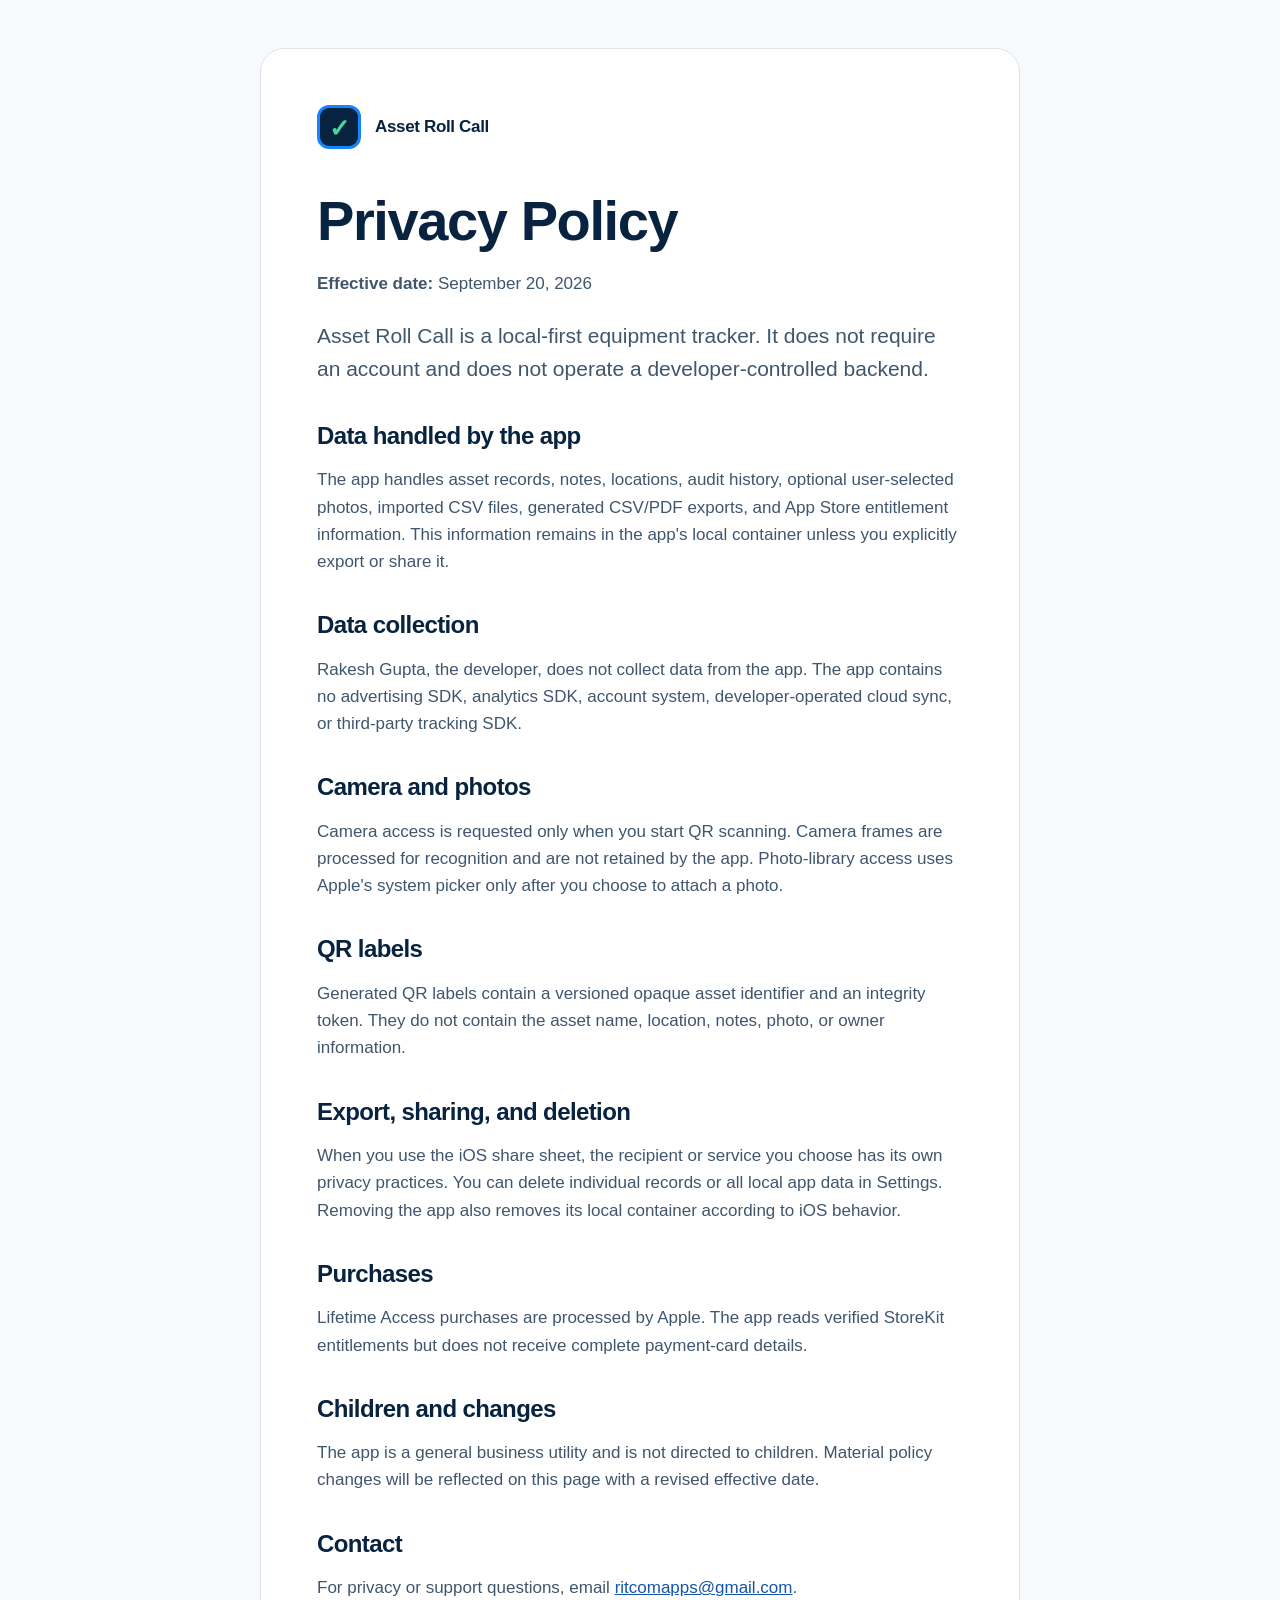
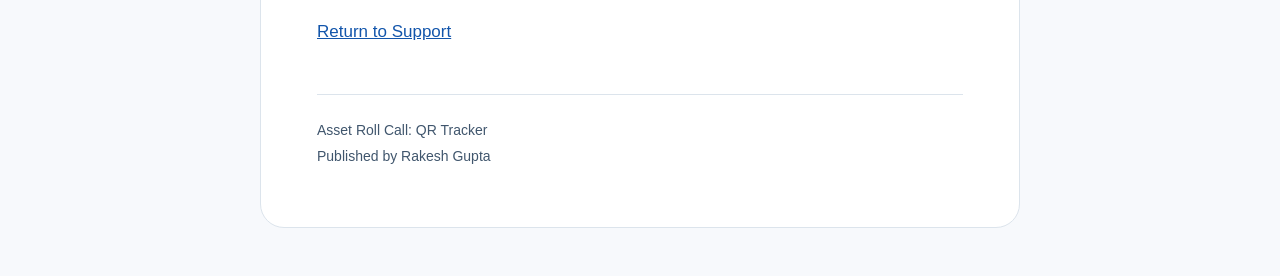
==== privacy.html @ d39162bb "docs: publish support and privacy pages" ====
<!doctype html>
<html lang="en">
<head>
  <meta charset="utf-8">
  <meta name="viewport" content="width=device-width, initial-scale=1">
  <meta name="description" content="Privacy Policy for Asset Roll Call: QR Tracker.">
  <title>Asset Roll Call Privacy Policy</title>
  <link rel="stylesheet" href="styles.css">
</head>
<body>
  <main>
    <div class="brand"><span class="mark" aria-hidden="true">✓</span> Asset Roll Call</div>
    <h1>Privacy Policy</h1>
    <p><strong>Effective date:</strong> September 20, 2026</p>
    <p class="lead">Asset Roll Call is a local-first equipment tracker. It does not require an account and does not operate a developer-controlled backend.</p>

    <h2>Data handled by the app</h2>
    <p>The app handles asset records, notes, locations, audit history, optional user-selected photos, imported CSV files, generated CSV/PDF exports, and App Store entitlement information. This information remains in the app's local container unless you explicitly export or share it.</p>

    <h2>Data collection</h2>
    <p>Rakesh Gupta, the developer, does not collect data from the app. The app contains no advertising SDK, analytics SDK, account system, developer-operated cloud sync, or third-party tracking SDK.</p>

    <h2>Camera and photos</h2>
    <p>Camera access is requested only when you start QR scanning. Camera frames are processed for recognition and are not retained by the app. Photo-library access uses Apple's system picker only after you choose to attach a photo.</p>

    <h2>QR labels</h2>
    <p>Generated QR labels contain a versioned opaque asset identifier and an integrity token. They do not contain the asset name, location, notes, photo, or owner information.</p>

    <h2>Export, sharing, and deletion</h2>
    <p>When you use the iOS share sheet, the recipient or service you choose has its own privacy practices. You can delete individual records or all local app data in Settings. Removing the app also removes its local container according to iOS behavior.</p>

    <h2>Purchases</h2>
    <p>Lifetime Access purchases are processed by Apple. The app reads verified StoreKit entitlements but does not receive complete payment-card details.</p>

    <h2>Children and changes</h2>
    <p>The app is a general business utility and is not directed to children. Material policy changes will be reflected on this page with a revised effective date.</p>

    <h2>Contact</h2>
    <p>For privacy or support questions, email <a href="mailto:ritcomapps@gmail.com">ritcomapps@gmail.com</a>.</p>
    <p><a href="index.html">Return to Support</a></p>

    <footer>
      <p>Asset Roll Call: QR Tracker</p>
      <p>Published by Rakesh Gupta</p>
    </footer>
  </main>
</body>
</html>
---- styles.css ----
:root {
  color-scheme: light dark;
  --background: #f7f9fc;
  --surface: #ffffff;
  --text: #08233f;
  --secondary: #40566d;
  --accent: #1255ab;
  --border: #dce4ec;
  --mint: #43d99b;
}

@media (prefers-color-scheme: dark) {
  :root {
    --background: #041522;
    --surface: #08233f;
    --text: #f5f8fb;
    --secondary: #c1ceda;
    --accent: #60bff0;
    --border: #24435f;
    --mint: #70e8b8;
  }
}

* { box-sizing: border-box; }

body {
  margin: 0;
  background: var(--background);
  color: var(--text);
  font: 17px/1.6 -apple-system, BlinkMacSystemFont, "Segoe UI", sans-serif;
}

main {
  width: min(760px, calc(100% - 32px));
  margin: 48px auto;
  padding: clamp(24px, 6vw, 56px);
  background: var(--surface);
  border: 1px solid var(--border);
  border-radius: 24px;
}

.brand {
  display: flex;
  align-items: center;
  gap: 14px;
  margin-bottom: 40px;
  font-weight: 750;
  letter-spacing: -0.02em;
}

.mark {
  display: grid;
  width: 44px;
  height: 44px;
  place-items: center;
  color: var(--mint);
  background: #08233f;
  border: 3px solid #1683ff;
  border-radius: 12px;
  font-size: 25px;
}

h1, h2 { line-height: 1.15; letter-spacing: -0.025em; }
h1 { margin: 0 0 14px; font-size: clamp(36px, 7vw, 56px); }
h2 { margin: 36px 0 10px; font-size: 24px; }
p, li { color: var(--secondary); }
ul { padding-left: 24px; }
a { color: var(--accent); }
.lead { font-size: 21px; }
.button {
  display: inline-block;
  margin-top: 14px;
  padding: 12px 18px;
  color: white;
  background: #1255ab;
  border-radius: 12px;
  font-weight: 650;
  text-decoration: none;
}
footer { margin-top: 48px; padding-top: 20px; border-top: 1px solid var(--border); }
footer p { margin: 4px 0; font-size: 14px; }
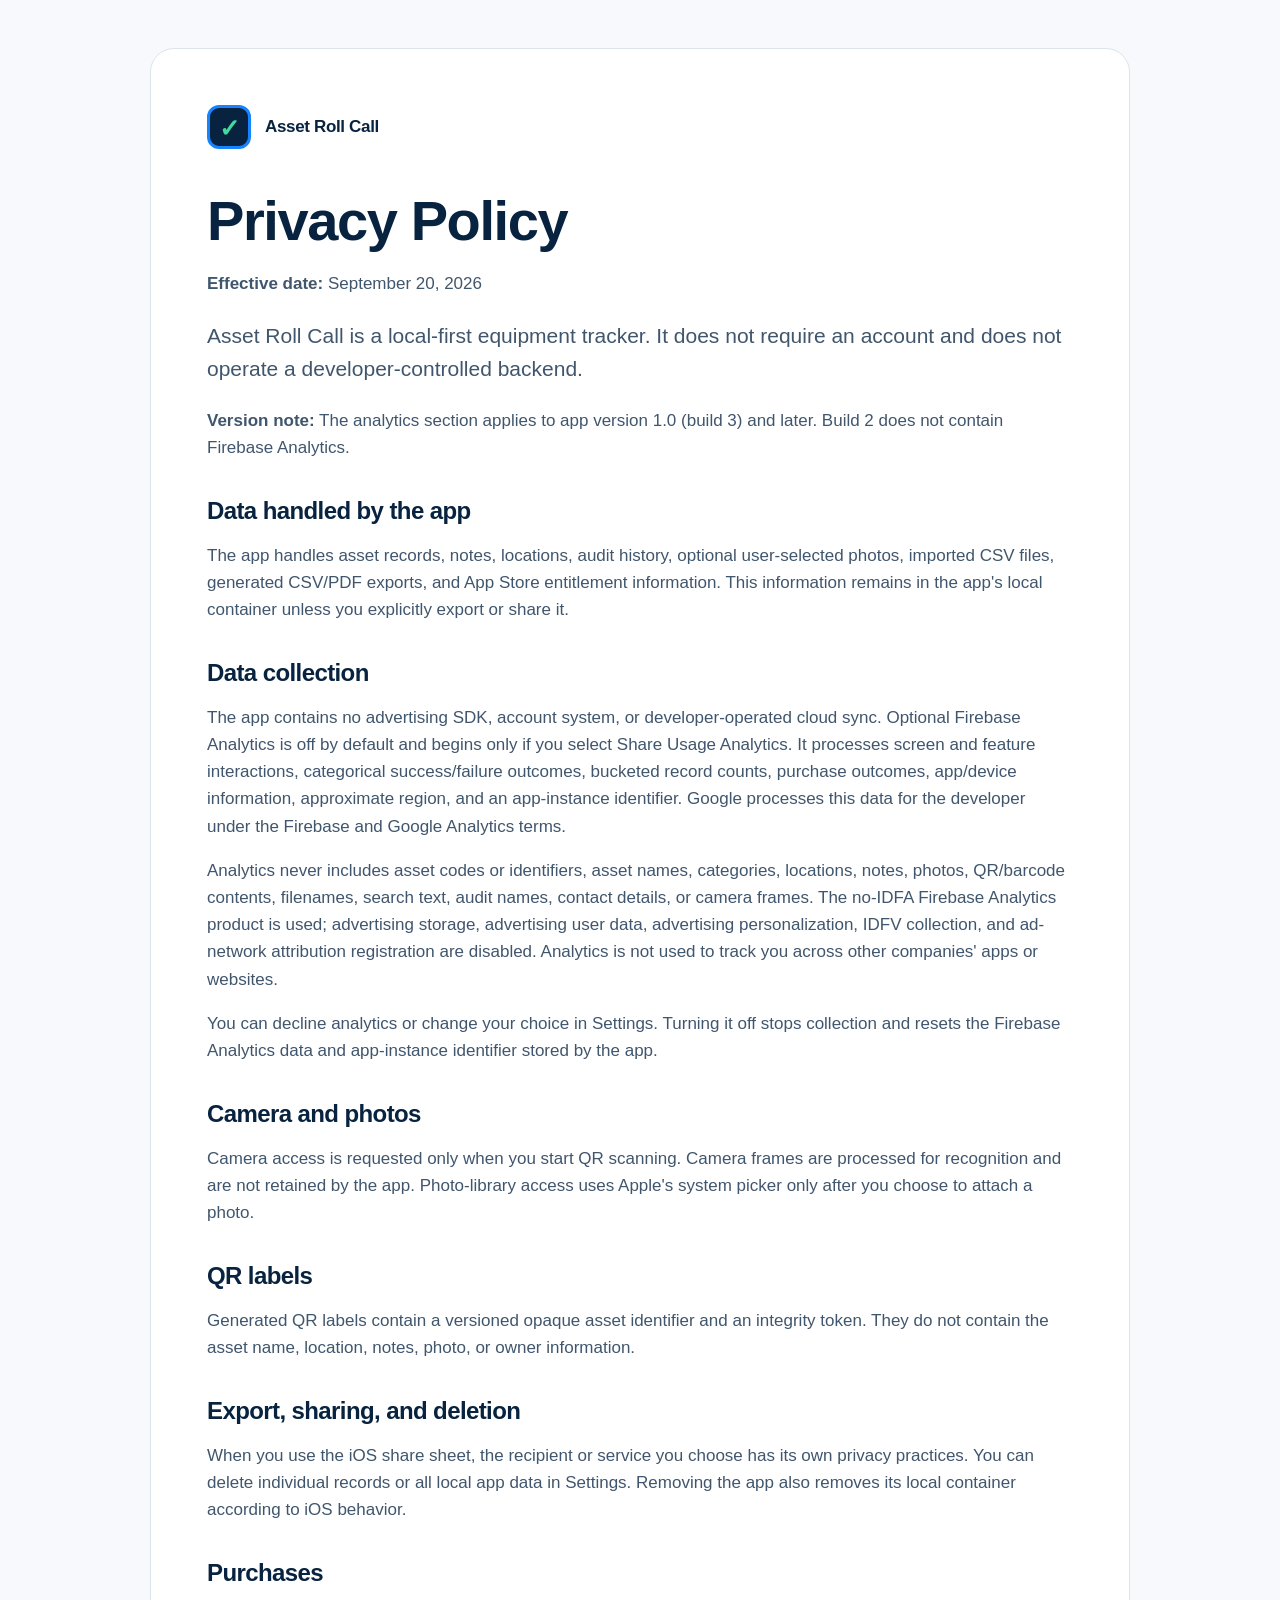
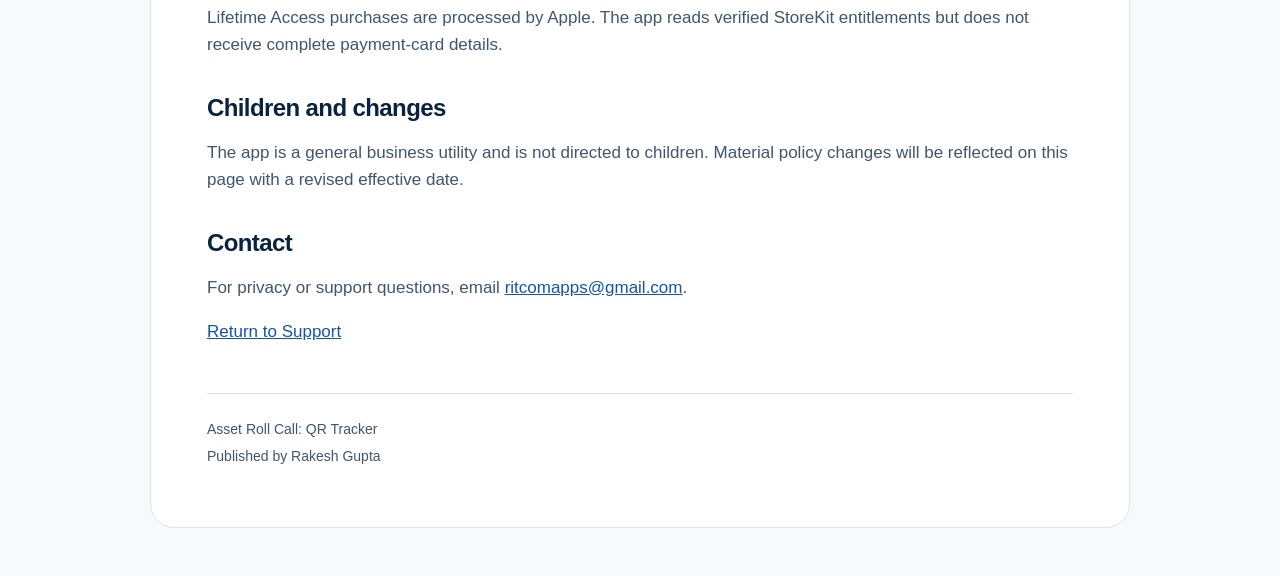
==== commit 79272084: "docs: add Asset Roll Call product landing page" ====
--- a/privacy.html
+++ b/privacy.html
@@ -13,12 +13,15 @@
     <h1>Privacy Policy</h1>
     <p><strong>Effective date:</strong> September 20, 2026</p>
     <p class="lead">Asset Roll Call is a local-first equipment tracker. It does not require an account and does not operate a developer-controlled backend.</p>
+    <p><strong>Version note:</strong> The analytics section applies to app version 1.0 (build 3) and later. Build 2 does not contain Firebase Analytics.</p>
 
     <h2>Data handled by the app</h2>
     <p>The app handles asset records, notes, locations, audit history, optional user-selected photos, imported CSV files, generated CSV/PDF exports, and App Store entitlement information. This information remains in the app's local container unless you explicitly export or share it.</p>
 
     <h2>Data collection</h2>
-    <p>Rakesh Gupta, the developer, does not collect data from the app. The app contains no advertising SDK, analytics SDK, account system, developer-operated cloud sync, or third-party tracking SDK.</p>
+    <p>The app contains no advertising SDK, account system, or developer-operated cloud sync. Optional Firebase Analytics is off by default and begins only if you select Share Usage Analytics. It processes screen and feature interactions, categorical success/failure outcomes, bucketed record counts, purchase outcomes, app/device information, approximate region, and an app-instance identifier. Google processes this data for the developer under the Firebase and Google Analytics terms.</p>
+    <p>Analytics never includes asset codes or identifiers, asset names, categories, locations, notes, photos, QR/barcode contents, filenames, search text, audit names, contact details, or camera frames. The no-IDFA Firebase Analytics product is used; advertising storage, advertising user data, advertising personalization, IDFV collection, and ad-network attribution registration are disabled. Analytics is not used to track you across other companies' apps or websites.</p>
+    <p>You can decline analytics or change your choice in Settings. Turning it off stops collection and resets the Firebase Analytics data and app-instance identifier stored by the app.</p>
 
     <h2>Camera and photos</h2>
     <p>Camera access is requested only when you start QR scanning. Camera frames are processed for recognition and are not retained by the app. Photo-library access uses Apple's system picker only after you choose to attach a photo.</p>
--- a/styles.css
+++ b/styles.css
@@ -31,7 +31,7 @@
 }
 
 main {
-  width: min(760px, calc(100% - 32px));
+  width: min(980px, calc(100% - 32px));
   margin: 48px auto;
   padding: clamp(24px, 6vw, 56px);
   background: var(--surface);
@@ -63,13 +63,16 @@
 h1, h2 { line-height: 1.15; letter-spacing: -0.025em; }
 h1 { margin: 0 0 14px; font-size: clamp(36px, 7vw, 56px); }
 h2 { margin: 36px 0 10px; font-size: 24px; }
+h3 { margin: 14px 0 6px; font-size: 19px; }
 p, li { color: var(--secondary); }
 ul { padding-left: 24px; }
 a { color: var(--accent); }
 .lead { font-size: 21px; }
+.eyebrow { margin: 0 0 10px; color: var(--accent); font-size: 14px; font-weight: 750; letter-spacing: 0.08em; text-transform: uppercase; }
+.actions { display: flex; flex-wrap: wrap; gap: 12px; margin-top: 24px; }
+.compatibility { font-size: 14px; margin-top: 16px; }
 .button {
   display: inline-block;
-  margin-top: 14px;
   padding: 12px 18px;
   color: white;
   background: #1255ab;
@@ -77,6 +80,18 @@
   font-weight: 650;
   text-decoration: none;
 }
+.button.primary { background: #1255ab; }
+.button.secondary { color: var(--text); background: transparent; border: 1px solid var(--border); }
+.steps { display: grid; grid-template-columns: repeat(2, minmax(0, 1fr)); gap: 14px; margin-top: 18px; }
+.steps article, .value-grid article { padding: 20px; border: 1px solid var(--border); border-radius: 16px; }
+.steps span { display: grid; width: 32px; height: 32px; place-items: center; border-radius: 9px; color: white; background: var(--accent); font-weight: 800; }
+.steps p, .value-grid p { margin-bottom: 0; }
+.value-grid { display: grid; grid-template-columns: repeat(2, minmax(0, 1fr)); gap: 14px; margin-top: 22px; }
+.value-grid h2 { margin-top: 0; }
 footer { margin-top: 48px; padding-top: 20px; border-top: 1px solid var(--border); }
 footer p { margin: 4px 0; font-size: 14px; }
 
+@media (max-width: 620px) {
+  main { margin: 16px auto; }
+  .steps, .value-grid { grid-template-columns: 1fr; }
+}
